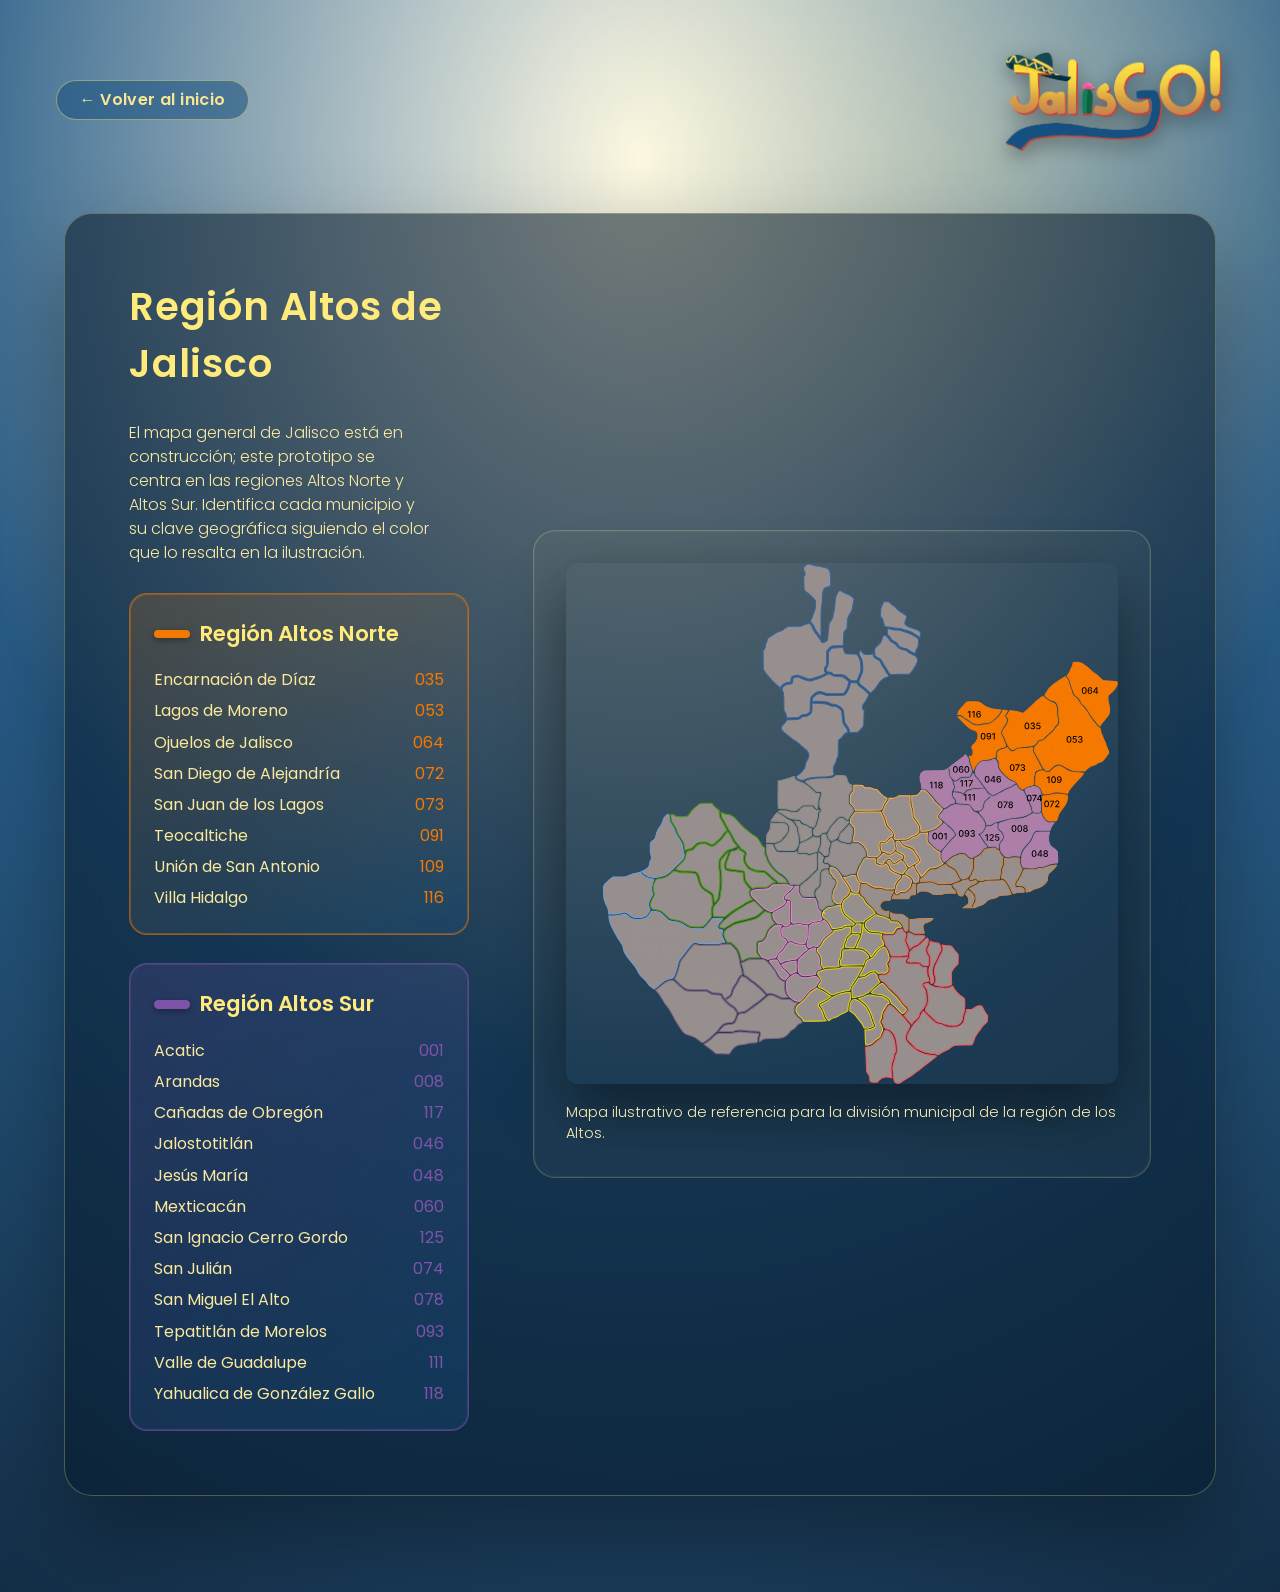
==== mapa.html @ 250097fb "feat:la página principal ya funciona correctamente y del mapa de Jalisco ya hay un buen avance" ====
<!doctype html>
<html lang="es-MX">
  <head>
    <meta charset="utf-8" />
    <meta name="viewport" content="width=device-width, initial-scale=1" />
    <title>Mapa Interactivo — Región de los Altos | JalisGO!</title>
    <meta
      name="description"
      content="Descubre la región de los Altos de Jalisco con nuestro mapa interactivo JalisGO!."
    />
    <link rel="preconnect" href="https://fonts.googleapis.com" />
    <link rel="preconnect" href="https://fonts.gstatic.com" crossorigin />
    <link
      href="https://fonts.googleapis.com/css2?family=Poppins:ital,wght@0,300;0,400;0,600;1,300&display=swap"
      rel="stylesheet"
    />
    <link rel="stylesheet" href="./assets/css/styles.css" />
  </head>
  <body class="map-page">
    <header class="map-header">
      <a class="back-link" href="index.html">&larr; Volver al inicio</a>
      <img
        class="map-logo"
        src="./assets/images/mapa_interactivo/JalisGO!.png"
        width="220"
        height="80"
        alt="JalisGO!"
        decoding="async"
      />
    </header>

    <main class="map-main" aria-labelledby="mapa-regiones-altos">
      <div class="map-shell">
        <section class="region-info" aria-describedby="descripcion-regiones">
          <h1 id="mapa-regiones-altos" class="map-title">Región Altos de Jalisco</h1>
          <p id="descripcion-regiones" class="map-intro">
            El mapa general de Jalisco está en construcción; este prototipo se centra en las regiones Altos Norte y Altos Sur. Identifica cada municipio y su clave geográfica siguiendo el color que lo resalta en la ilustración.
          </p>

          <div class="region-block region-block--norte">
            <h2 class="region-heading">
              <span class="region-swatch region-swatch--norte" aria-hidden="true"></span>
              Región Altos Norte
            </h2>
            <ul class="municipality-list">
              <li><span>Encarnación de Díaz</span><span>035</span></li>
              <li><span>Lagos de Moreno</span><span>053</span></li>
              <li><span>Ojuelos de Jalisco</span><span>064</span></li>
              <li><span>San Diego de Alejandría</span><span>072</span></li>
              <li><span>San Juan de los Lagos</span><span>073</span></li>
              <li><span>Teocaltiche</span><span>091</span></li>
              <li><span>Unión de San Antonio</span><span>109</span></li>
              <li><span>Villa Hidalgo</span><span>116</span></li>
            </ul>
          </div>

          <div class="region-block region-block--sur">
            <h2 class="region-heading">
              <span class="region-swatch region-swatch--sur" aria-hidden="true"></span>
              Región Altos Sur
            </h2>
            <ul class="municipality-list">
              <li><span>Acatic</span><span>001</span></li>
              <li><span>Arandas</span><span>008</span></li>
              <li><span>Cañadas de Obregón</span><span>117</span></li>
              <li><span>Jalostotitlán</span><span>046</span></li>
              <li><span>Jesús María</span><span>048</span></li>
              <li><span>Mexticacán</span><span>060</span></li>
              <li><span>San Ignacio Cerro Gordo</span><span>125</span></li>
              <li><span>San Julián</span><span>074</span></li>
              <li><span>San Miguel El Alto</span><span>078</span></li>
              <li><span>Tepatitlán de Morelos</span><span>093</span></li>
              <li><span>Valle de Guadalupe</span><span>111</span></li>
              <li><span>Yahualica de González Gallo</span><span>118</span></li>
            </ul>
          </div>
        </section>

        <figure class="map-figure">
          <img
            src="./assets/images/mapa_interactivo/mapa_interactivo.svg"
            width="960"
            height="640"
            alt="Mapa de la región de los Altos de Jalisco resaltando los municipios"
            decoding="async"
          />
          <figcaption class="map-note">
            Mapa ilustrativo de referencia para la división municipal de la región de los Altos.
          </figcaption>
        </figure>
      </div>
    </main>
  </body>
</html>
---- assets/css/styles.css ----
:root {
  /* Paleta de colores proporcionada */
  --membrillo: #f8e695; /* H1-05 */
  --elote: #feeb7b;     /* I1-08 (texto principal) */
  --galaxia: #164f7e;   /* R3-14 (fondo) */
  --durango: #f9e368;   /* D3-11 */
  --maple: #c29192;     /* F4-10 */
  --naranjosa: #b7443b; /* H2-10 (botón mapa) */
  --altos-norte: #f57900;
  --altos-sur: #7f54a8;
}

* {
  margin: 0;
  padding: 0;
  box-sizing: border-box;
}

body {
  font-family: 'Poppins', sans-serif;
  min-height: 100vh;
  line-height: 1.5;
  color: var(--elote);
  background-color: var(--galaxia);
}

.landing-page {
  /* Textura de fondo con overlay en color Galaxia */
  background:
    linear-gradient(rgba(22, 79, 126, 0.85), rgba(22, 79, 126, 0.85)),
    url('../images/pagina_principal/texturasFondo.jpg') center / cover fixed no-repeat;
  overflow: hidden;
}

a {
  color: inherit;
  text-decoration: none;
}

a:focus-visible {
  outline: 2px solid color-mix(in srgb, var(--elote) 70%, transparent);
  outline-offset: 4px;
}

.map-page {
  color: var(--membrillo);
  background:
    radial-gradient(120% 120% at 50% 10%, rgba(248, 230, 149, 0.22) 0%, rgba(22, 79, 126, 0.92) 48%, rgba(9, 26, 44, 0.99) 100%);
  overflow-x: hidden;
  display: flex;
  flex-direction: column;
}

.map-page::before {
  content: "";
  position: fixed;
  inset: 0;
  background: radial-gradient(65% 65% at 75% 18%, rgba(254, 235, 123, 0.15), transparent 65%);
  pointer-events: none;
}

.map-header {
  width: min(1200px, 100% - clamp(48px, 10vw, 112px));
  margin: clamp(24px, 5vw, 48px) auto 0;
  display: flex;
  justify-content: space-between;
  align-items: center;
  gap: clamp(12px, 3vw, 24px);
  z-index: 1;
}

.back-link {
  display: inline-flex;
  align-items: center;
  gap: 0.4rem;
  padding: 0.45rem 1.4rem;
  border-radius: 999px;
  border: 1px solid rgba(254, 235, 123, 0.45);
  background: rgba(22, 79, 126, 0.55);
  font-weight: 600;
  letter-spacing: 0.4px;
  transition: transform 0.2s ease, background 0.2s ease, border 0.2s ease;
}

.back-link:hover {
  transform: translateY(-2px);
  background: rgba(183, 68, 59, 0.45);
  border-color: rgba(183, 68, 59, 0.7);
}

.map-logo {
  width: min(220px, 28vw);
  height: auto;
  filter: drop-shadow(0 6px 10px rgba(0, 0, 0, 0.4));
}

.map-main {
  flex: 1;
  display: flex;
  justify-content: center;
  padding: clamp(24px, 6vw, 60px) clamp(16px, 5vw, 64px) clamp(40px, 8vw, 96px);
}

.map-shell {
  width: min(1280px, 100%);
  background: rgba(4, 22, 39, 0.55);
  border: 1px solid rgba(248, 230, 149, 0.28);
  border-radius: 28px;
  box-shadow: 0 45px 95px rgba(0, 0, 0, 0.38);
  backdrop-filter: blur(18px);
  display: grid;
  grid-template-columns: minmax(260px, 340px) minmax(420px, 1fr);
  gap: clamp(24px, 5vw, 72px);
  padding: clamp(28px, 6vw, 64px);
  position: relative;
  z-index: 1;
}

.region-info {
  display: flex;
  flex-direction: column;
  gap: clamp(18px, 3.5vh, 28px);
}

.map-title {
  font-size: clamp(1.8rem, 3vw, 2.4rem);
  font-weight: 600;
  letter-spacing: 0.8px;
  color: var(--elote);
}

.map-intro {
  font-weight: 300;
  color: color-mix(in srgb, var(--membrillo) 88%, #ffffff 12%);
  max-width: 30ch;
}

.region-block {
  background: rgba(22, 79, 126, 0.35);
  border-radius: 18px;
  border: 1px solid rgba(248, 230, 149, 0.22);
  padding: clamp(16px, 3vw, 24px);
  box-shadow: inset 0 0 0 1px rgba(22, 79, 126, 0.45);
  display: flex;
  flex-direction: column;
  gap: clamp(12px, 2.2vh, 18px);
}

.region-block--norte {
  border-color: color-mix(in srgb, var(--altos-norte) 55%, transparent);
  box-shadow: inset 0 0 0 1px rgba(245, 121, 0, 0.35);
  background:
    linear-gradient(145deg, rgba(245, 121, 0, 0.18), rgba(22, 79, 126, 0.35));
}

.region-block--sur {
  border-color: color-mix(in srgb, var(--altos-sur) 55%, transparent);
  box-shadow: inset 0 0 0 1px rgba(127, 84, 168, 0.35);
  background:
    linear-gradient(145deg, rgba(127, 84, 168, 0.2), rgba(22, 79, 126, 0.35));
}

.region-heading {
  font-size: clamp(1.1rem, 2.1vw, 1.35rem);
  font-weight: 600;
  display: flex;
  align-items: center;
  gap: 0.6rem;
  color: var(--elote);
}

.region-swatch {
  width: 2.25rem;
  height: 0.55rem;
  border-radius: 999px;
  box-shadow: 0 2px 6px rgba(0, 0, 0, 0.35);
}

.region-swatch--norte {
  background: var(--altos-norte);
}

.region-swatch--sur {
  background: var(--altos-sur);
}

.municipality-list {
  list-style: none;
  padding: 0;
  margin: 0;
  display: grid;
  gap: 0.45rem;
  font-weight: 400;
}

.municipality-list li {
  display: flex;
  justify-content: space-between;
  gap: 1rem;
  color: color-mix(in srgb, var(--membrillo) 92%, #ffffff 8%);
}

.municipality-list li span:last-child {
  font-variant-numeric: tabular-nums;
  color: var(--durango);
}

.region-block--norte .municipality-list li span:last-child {
  color: var(--altos-norte);
}

.region-block--sur .municipality-list li span:last-child {
  color: var(--altos-sur);
}

.map-figure {
  align-self: center;
  background: rgba(248, 230, 149, 0.04);
  border-radius: 22px;
  border: 1px solid rgba(248, 230, 149, 0.22);
  padding: clamp(20px, 3.5vw, 32px);
  box-shadow: inset 0 0 0 1px rgba(255, 255, 255, 0.05);
  display: flex;
  flex-direction: column;
  gap: clamp(12px, 2vh, 18px);
}

.map-figure img {
  width: min(940px, 100%);
  height: auto;
  display: block;
  border-radius: 12px;
  box-shadow: 0 25px 65px rgba(0, 0, 0, 0.45);
}

.map-note {
  font-size: 0.9rem;
  font-weight: 300;
  color: color-mix(in srgb, var(--membrillo) 70%, #ffffff 30%);
}

@media (max-width: 1080px) {
  .map-header {
    width: min(1080px, 100% - clamp(32px, 8vw, 72px));
  }

  .map-shell {
    grid-template-columns: 1fr;
    row-gap: clamp(32px, 6vw, 48px);
  }

  .map-figure {
    align-self: stretch;
  }

  .map-figure img {
    margin-inline: auto;
  }
}

@media (max-width: 720px) {
  .map-header {
    flex-direction: column-reverse;
    align-items: flex-start;
  }

  .back-link {
    padding: 0.5rem 1.1rem;
  }

  .map-logo {
    width: min(200px, 60vw);
  }

  .map-shell {
    padding: clamp(20px, 8vw, 36px);
  }

  .region-block {
    gap: 12px;
  }

  .municipality-list {
    gap: 0.35rem;
  }
}

.sr-only {
  position: absolute !important;
  width: 1px;
  height: 1px;
  padding: 0;
  margin: -1px;
  overflow: hidden;
  clip: rect(0, 0, 0, 0);
  white-space: nowrap;
  border-width: 0;
}

.hero {
  display: flex;
  flex-direction: column;
  align-items: center;
  justify-content: center;
  min-height: 100vh;
  padding: 2rem;
  text-align: center;
  position: relative;
}

.logo-container {
  position: relative;
  display: flex;
  flex-direction: column;
  align-items: center;
  justify-content: space-between;
  padding: 4rem 5rem 3rem 5rem;
  border: 3px solid var(--elote);
  border-radius: 20px;
  background: rgba(254, 235, 123, 0.05);
  backdrop-filter: blur(5px);
  box-shadow: 0 12px 40px rgba(0, 0, 0, 0.25);
  width: 85%;
  max-width: 800px;
  min-height: 500px;
}

.logo {
  max-width: 450px;
  width: 90%;
  height: auto;
  margin-bottom: 0.8rem; /* Aumentado de 0.2rem a 0.8rem */
  filter: drop-shadow(0 6px 12px rgba(0, 0, 0, 0.4));
  display: block;
  /* Centrar perfectamente */
  margin-left: auto;
  margin-right: auto;
}

.tagline {
  font-size: 1.4rem;
  font-weight: 300;
  font-style: italic;
  margin-bottom: 1.5rem; /* Mantenido igual */
  color: var(--elote);
  text-shadow: 0 2px 6px rgba(0, 0, 0, 0.6);
  letter-spacing: 0.8px;
  text-align: center;
  line-height: 1.3;
  margin-top: 0;
}

.map-region {
  position: relative;
  display: flex;
  justify-content: center;
  align-items: center;
  width: 100%;
  /* Permitir que el mapa sobresalga del contenedor */
  overflow: visible;
}

.map-cta {
  display: block;
  position: relative;
  transition: transform 0.3s ease, filter 0.3s ease;
  cursor: pointer;
  border-radius: 12px;
  text-decoration: none;
  /* Mantenido igual - perfecto según el usuario */
  transform: translateY(15px);
}

.region-map {
  width: 220px;
  height: auto;
  display: block;
  /* Aplicar el color naranjosa al SVG */
  filter: 
    brightness(0) saturate(100%) 
    invert(26%) sepia(46%) saturate(1726%) 
    hue-rotate(347deg) brightness(92%) contrast(89%)
    drop-shadow(0 6px 12px rgba(0, 0, 0, 0.5));
}

.map-cta:hover {
  transform: translateY(12px) scale(1.08);
}

.map-cta:hover .region-map {
  filter: 
    brightness(0) saturate(100%) 
    invert(26%) sepia(46%) saturate(1726%) 
    hue-rotate(347deg) brightness(108%) contrast(100%)
    drop-shadow(0 8px 16px rgba(0, 0, 0, 0.6));
}

.map-cta:focus-visible {
  outline: 3px solid var(--elote);
  outline-offset: 6px;
}

/* Responsive adjustments */
@media (max-width: 768px) {
  .logo-container {
    padding: 3rem 3rem 2.5rem 3rem;
    margin: 1rem;
    width: 92%;
    max-width: 600px;
    min-height: 400px;
  }
  
  .logo {
    max-width: 350px;
    margin-bottom: 0.6rem; /* Aumentado de 0.1rem a 0.6rem */
  }
  
  .tagline {
    font-size: 1.1rem;
    margin-bottom: 1.2rem;
    letter-spacing: 0.5px;
    margin-top: 0;
  }
  
  .region-map {
    width: 180px;
  }

  .map-cta {
    transform: translateY(12px);
  }
}

@media (max-width: 480px) {
  .hero {
    padding: 1rem;
  }
  
  .logo-container {
    padding: 2rem 2.5rem 2rem 2.5rem;
    width: 96%;
    max-width: 450px;
    min-height: 350px;
  }
  
  .logo {
    max-width: 280px;
    margin-bottom: 0.5rem; /* Aumentado de 0.1rem a 0.5rem */
  }
  
  .tagline {
    font-size: 1rem;
    margin-bottom: 1rem;
    letter-spacing: 0.3px;
    margin-top: 0;
  }
  
  .region-map {
    width: 140px;
  }

  .map-cta {
    transform: translateY(10px);
  }
}
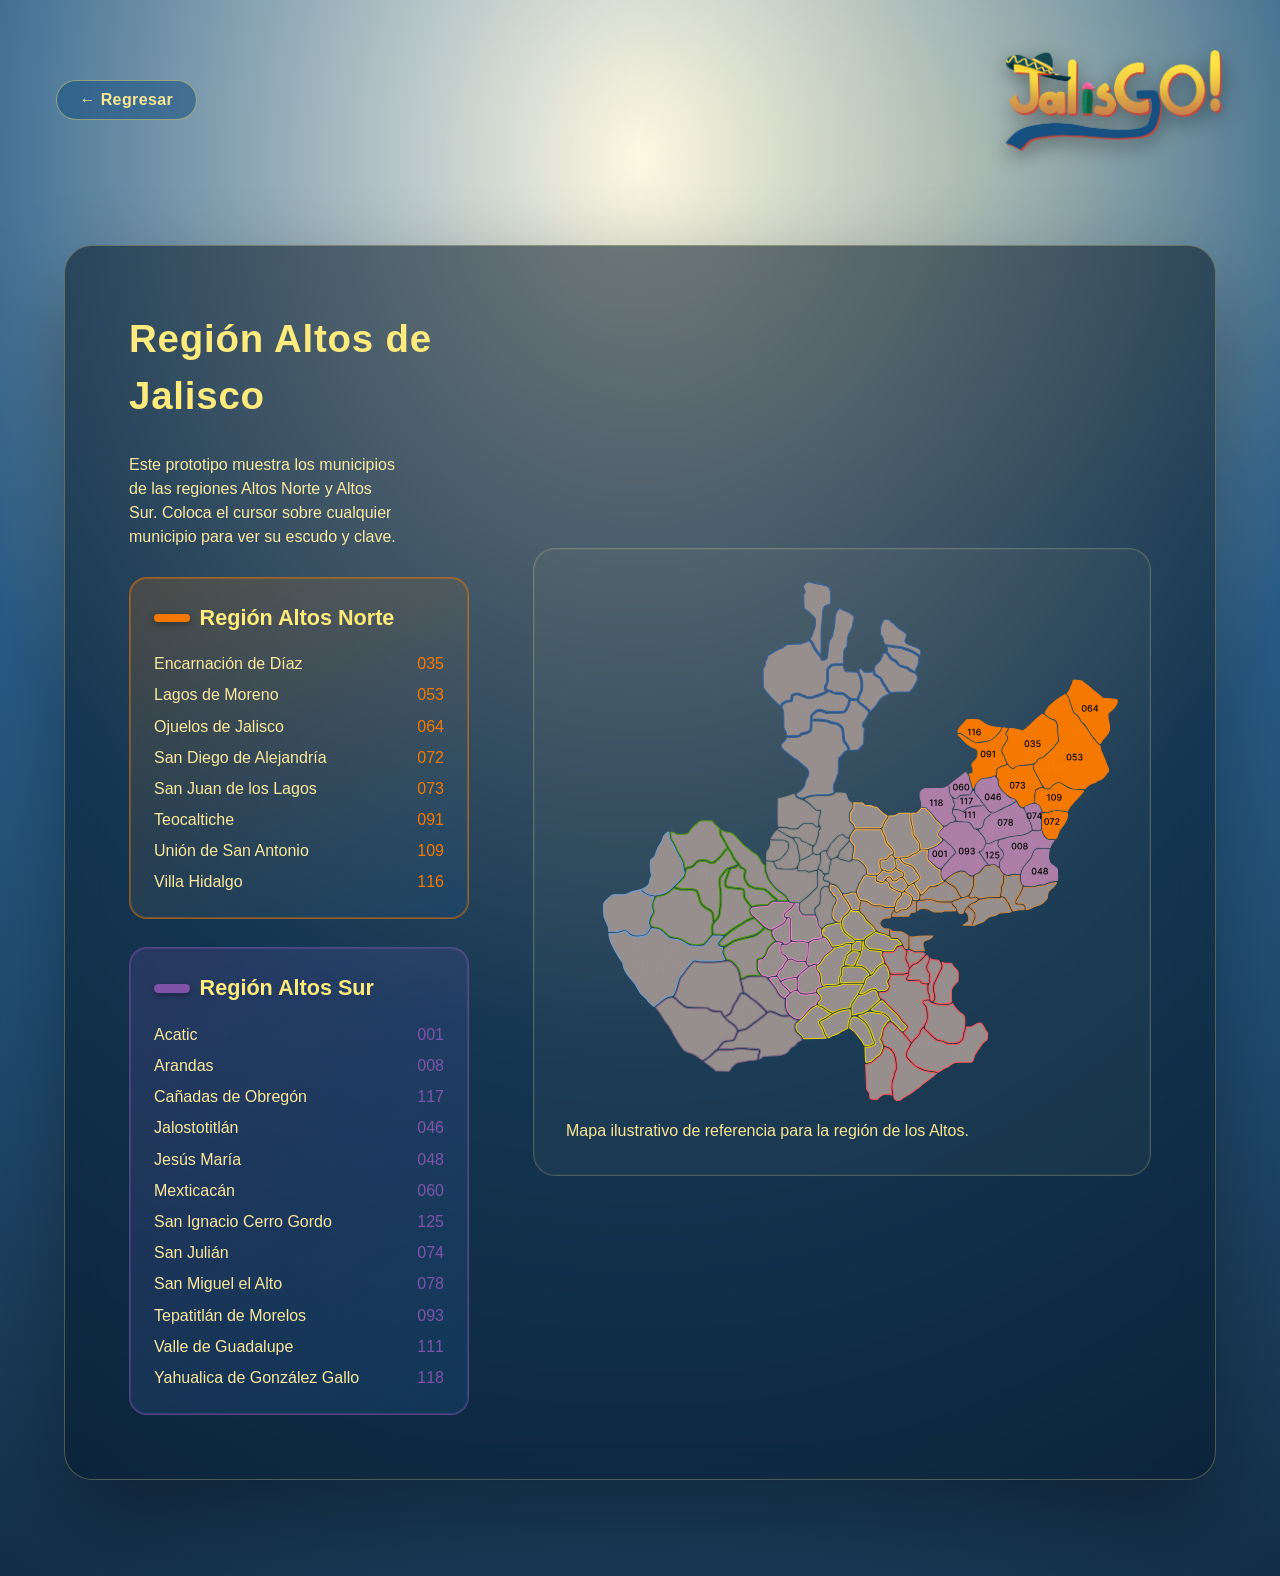
==== commit ade215e8: "Ya funciona el mapa correctamente al pasar el cursor sobre cada municipío" ====
--- a/mapa.html
+++ b/mapa.html
@@ -4,44 +4,32 @@
     <meta charset="utf-8" />
     <meta name="viewport" content="width=device-width, initial-scale=1" />
     <title>Mapa Interactivo — Región de los Altos | JalisGO!</title>
-    <meta
-      name="description"
-      content="Descubre la región de los Altos de Jalisco con nuestro mapa interactivo JalisGO!."
-    />
-    <link rel="preconnect" href="https://fonts.googleapis.com" />
-    <link rel="preconnect" href="https://fonts.gstatic.com" crossorigin />
-    <link
-      href="https://fonts.googleapis.com/css2?family=Poppins:ital,wght@0,300;0,400;0,600;1,300&display=swap"
-      rel="stylesheet"
-    />
     <link rel="stylesheet" href="./assets/css/styles.css" />
   </head>
   <body class="map-page">
     <header class="map-header">
-      <a class="back-link" href="index.html">&larr; Volver al inicio</a>
+      <a href="./index.html" class="back-link">← Regresar</a>
       <img
         class="map-logo"
-        src="./assets/images/mapa_interactivo/JalisGO!.png"
-        width="220"
-        height="80"
+        src="./assets/images/pagina_principal/JalisGO!.png"
         alt="JalisGO!"
-        decoding="async"
       />
     </header>
 
-    <main class="map-main" aria-labelledby="mapa-regiones-altos">
+    <main class="map-main">
       <div class="map-shell">
-        <section class="region-info" aria-describedby="descripcion-regiones">
-          <h1 id="mapa-regiones-altos" class="map-title">Región Altos de Jalisco</h1>
-          <p id="descripcion-regiones" class="map-intro">
-            El mapa general de Jalisco está en construcción; este prototipo se centra en las regiones Altos Norte y Altos Sur. Identifica cada municipio y su clave geográfica siguiendo el color que lo resalta en la ilustración.
+        <section class="region-info">
+          <h1 class="map-title">Región Altos de Jalisco</h1>
+          <p class="map-intro">
+            Este prototipo muestra los municipios de las regiones Altos Norte y Altos Sur.
+            Coloca el cursor sobre cualquier municipio para ver su escudo y clave.
           </p>
 
           <div class="region-block region-block--norte">
-            <h2 class="region-heading">
-              <span class="region-swatch region-swatch--norte" aria-hidden="true"></span>
+            <div class="region-heading">
+              <span class="region-swatch region-swatch--norte"></span>
               Región Altos Norte
-            </h2>
+            </div>
             <ul class="municipality-list">
               <li><span>Encarnación de Díaz</span><span>035</span></li>
               <li><span>Lagos de Moreno</span><span>053</span></li>
@@ -55,10 +43,10 @@
           </div>
 
           <div class="region-block region-block--sur">
-            <h2 class="region-heading">
-              <span class="region-swatch region-swatch--sur" aria-hidden="true"></span>
+            <div class="region-heading">
+              <span class="region-swatch region-swatch--sur"></span>
               Región Altos Sur
-            </h2>
+            </div>
             <ul class="municipality-list">
               <li><span>Acatic</span><span>001</span></li>
               <li><span>Arandas</span><span>008</span></li>
@@ -68,7 +56,7 @@
               <li><span>Mexticacán</span><span>060</span></li>
               <li><span>San Ignacio Cerro Gordo</span><span>125</span></li>
               <li><span>San Julián</span><span>074</span></li>
-              <li><span>San Miguel El Alto</span><span>078</span></li>
+              <li><span>San Miguel el Alto</span><span>078</span></li>
               <li><span>Tepatitlán de Morelos</span><span>093</span></li>
               <li><span>Valle de Guadalupe</span><span>111</span></li>
               <li><span>Yahualica de González Gallo</span><span>118</span></li>
@@ -77,18 +65,12 @@
         </section>
 
         <figure class="map-figure">
-          <img
-            src="./assets/images/mapa_interactivo/mapa_interactivo.svg"
-            width="960"
-            height="640"
-            alt="Mapa de la región de los Altos de Jalisco resaltando los municipios"
-            decoding="async"
-          />
-          <figcaption class="map-note">
-            Mapa ilustrativo de referencia para la división municipal de la región de los Altos.
-          </figcaption>
+          <div id="map-container" class="svg-map" aria-hidden="true"></div>
+          <figcaption>Mapa ilustrativo de referencia para la región de los Altos.</figcaption>
         </figure>
       </div>
     </main>
+
+    <script src="./assets/js/map-interaction.js" defer></script>
   </body>
 </html>
--- a/assets/css/styles.css
+++ b/assets/css/styles.css
@@ -61,7 +61,7 @@
 
 .map-header {
   width: min(1200px, 100% - clamp(48px, 10vw, 112px));
-  margin: clamp(24px, 5vw, 48px) auto 0;
+  margin: clamp(24px, 5vw, 48px) auto clamp(16px, 4vw, 32px);
   display: flex;
   justify-content: space-between;
   align-items: center;
@@ -225,10 +225,58 @@
   gap: clamp(12px, 2vh, 18px);
 }
 
+.svg-map {
+  width: min(940px, 100%);
+  margin-inline: auto;
+}
+
+.svg-map svg,
+.svg-map img {
+  display: block;
+  width: 100%;
+  height: auto;
+}
+
+/* Tooltip for inline SVG municipalities */
+.map-tooltip {
+  position: fixed;
+  pointer-events: none;
+  z-index: 1200;
+  left: 0;
+  top: 0;
+  transform: translate3d(0,0,0);
+  transition: opacity 160ms ease, transform 160ms ease;
+  opacity: 0;
+}
+.map-tooltip.visible { opacity: 1; }
+.map-tooltip__card {
+  display: flex;
+  gap: 0.6rem;
+  align-items: center;
+  background: linear-gradient(180deg, rgba(255,255,255,0.98), #fff);
+  border: 1px solid rgba(0,0,0,0.08);
+  padding: 0.45rem 0.6rem;
+  border-radius: 8px;
+  box-shadow: 0 6px 20px rgba(2,6,23,0.16);
+}
+.map-tooltip__shield { width: 48px; height: 48px; object-fit: cover; border-radius: 6px; border: 1px solid rgba(0,0,0,0.06); }
+.map-tooltip__text { font-size: 0.9rem; color: #111; }
+.map-tooltip__code { font-size: 0.8rem; color: rgba(34, 34, 34, 0.7); }
+
+/* Visual highlight when municipality is focusable/hoverable */
+.svg-map [role="button"], .svg-map [tabindex] {
+  transition: filter 140ms ease, opacity 140ms ease, transform 160ms ease;
+  transform-origin: center;
+  transform-box: fill-box;
+}
+.svg-map [role="button"]:hover,
+.svg-map [role="button"]:focus {
+  filter: drop-shadow(0 6px 14px rgba(0,0,0,0.18)) saturate(1.15);
+  opacity: 0.95;
+  transform: scale(1.08);
+}
+
 .map-figure img {
-  width: min(940px, 100%);
-  height: auto;
-  display: block;
   border-radius: 12px;
   box-shadow: 0 25px 65px rgba(0, 0, 0, 0.45);
 }
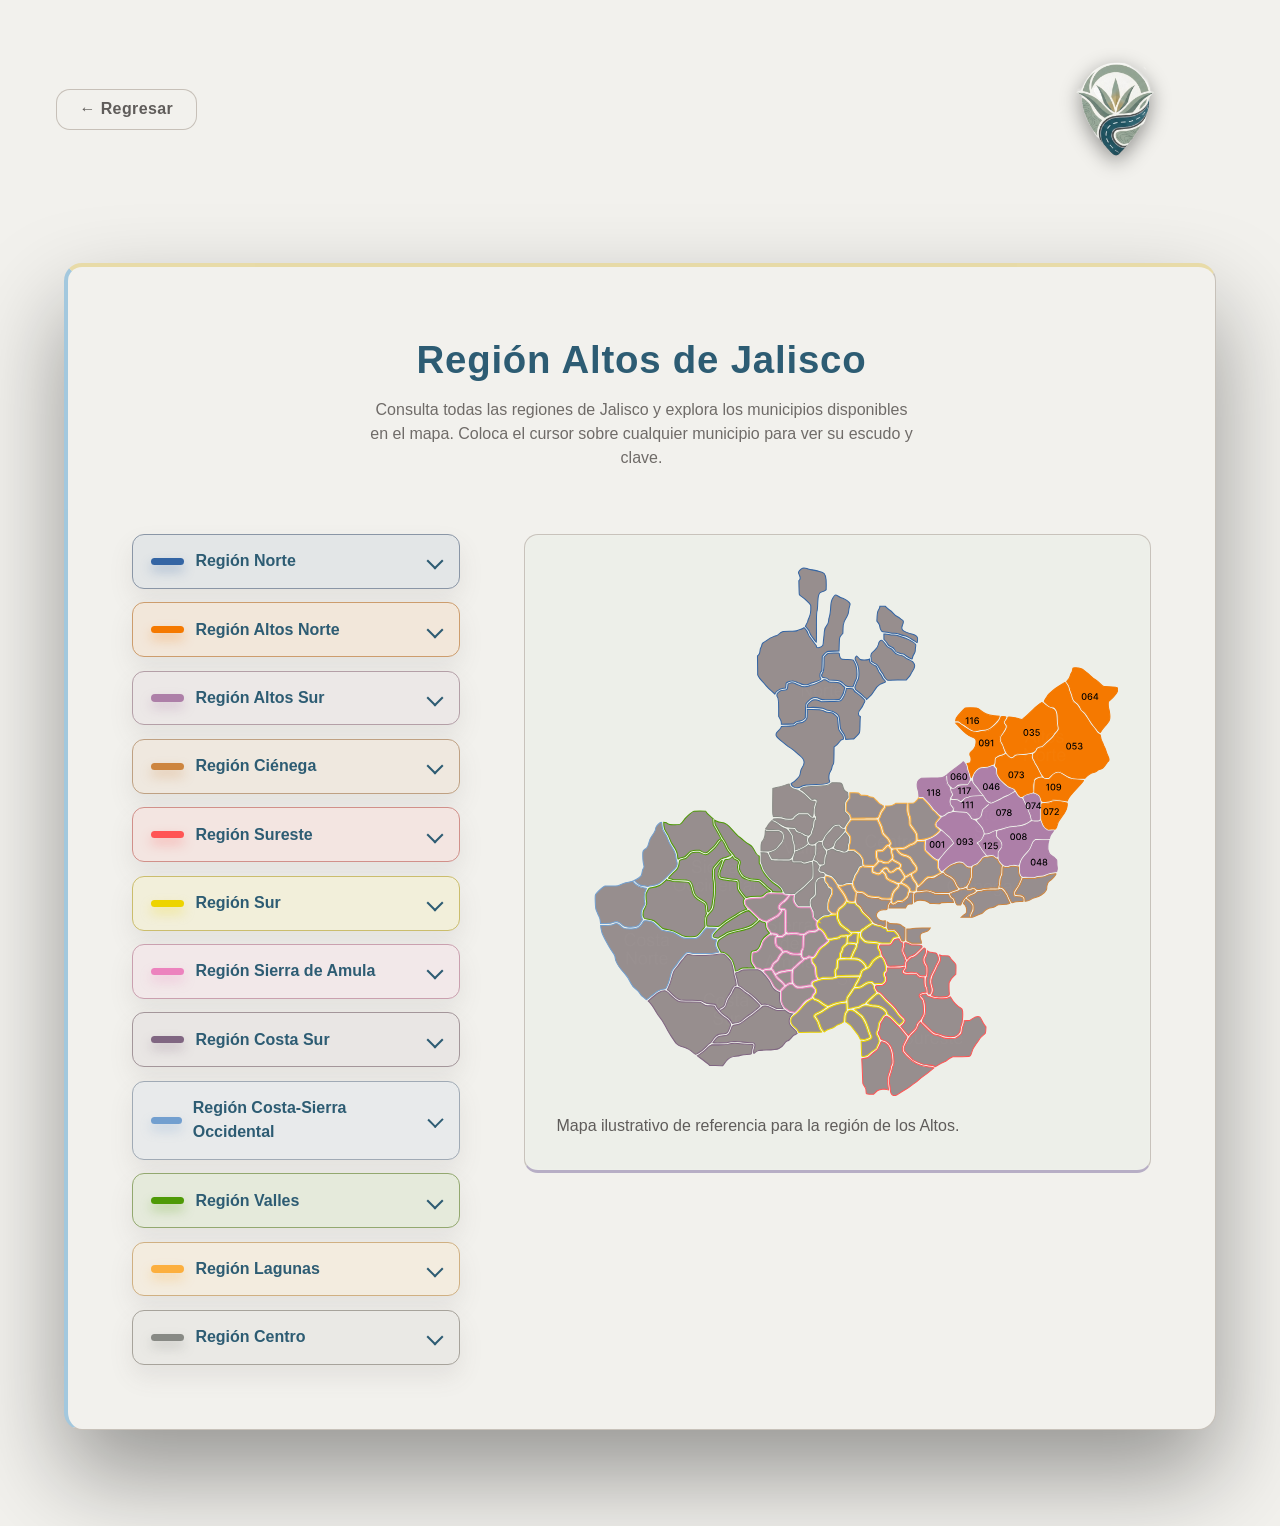
==== commit 81433214: "Update site" ====
--- a/mapa.html
+++ b/mapa.html
@@ -18,49 +18,284 @@
 
     <main class="map-main">
       <div class="map-shell">
-        <section class="region-info">
+        <div class="map-head">
           <h1 class="map-title">Región Altos de Jalisco</h1>
           <p class="map-intro">
-            Este prototipo muestra los municipios de las regiones Altos Norte y Altos Sur.
+            Consulta todas las regiones de Jalisco y explora los municipios disponibles en el mapa.
             Coloca el cursor sobre cualquier municipio para ver su escudo y clave.
           </p>
-
-          <div class="region-block region-block--norte">
-            <div class="region-heading">
-              <span class="region-swatch region-swatch--norte"></span>
-              Región Altos Norte
-            </div>
-            <ul class="municipality-list">
-              <li><span>Encarnación de Díaz</span><span>035</span></li>
-              <li><span>Lagos de Moreno</span><span>053</span></li>
-              <li><span>Ojuelos de Jalisco</span><span>064</span></li>
-              <li><span>San Diego de Alejandría</span><span>072</span></li>
-              <li><span>San Juan de los Lagos</span><span>073</span></li>
-              <li><span>Teocaltiche</span><span>091</span></li>
-              <li><span>Unión de San Antonio</span><span>109</span></li>
-              <li><span>Villa Hidalgo</span><span>116</span></li>
-            </ul>
-          </div>
-
-          <div class="region-block region-block--sur">
-            <div class="region-heading">
-              <span class="region-swatch region-swatch--sur"></span>
-              Región Altos Sur
-            </div>
-            <ul class="municipality-list">
-              <li><span>Acatic</span><span>001</span></li>
-              <li><span>Arandas</span><span>008</span></li>
-              <li><span>Cañadas de Obregón</span><span>117</span></li>
-              <li><span>Jalostotitlán</span><span>046</span></li>
-              <li><span>Jesús María</span><span>048</span></li>
-              <li><span>Mexticacán</span><span>060</span></li>
-              <li><span>San Ignacio Cerro Gordo</span><span>125</span></li>
-              <li><span>San Julián</span><span>074</span></li>
-              <li><span>San Miguel el Alto</span><span>078</span></li>
-              <li><span>Tepatitlán de Morelos</span><span>093</span></li>
-              <li><span>Valle de Guadalupe</span><span>111</span></li>
-              <li><span>Yahualica de González Gallo</span><span>118</span></li>
-            </ul>
+        </div>
+
+        <section class="region-info">
+          <div class="region-accordion-list">
+            <details class="region-accordion region-accordion--norte">
+              <summary class="region-accordion__summary">
+                <span class="region-accordion__heading">
+                  <span class="region-accordion__badge" aria-hidden="true"></span>
+                  <span class="region-accordion__title">Región Norte</span>
+                </span>
+                <span class="region-accordion__chevron" aria-hidden="true"></span>
+              </summary>
+              <ul class="region-accordion__list">
+                <li>Bolaños</li>
+                <li>Colotlán</li>
+                <li>Huejuquilla el Alto</li>
+                <li>San Martín de Bolaños</li>
+                <li>Totatiche</li>
+                <li>Chimaltitán</li>
+                <li>Huejúcar</li>
+                <li>Mezquitic</li>
+                <li>Santa María de los Ángeles</li>
+                <li>Villa Guerrero</li>
+              </ul>
+            </details>
+
+            <details class="region-accordion region-accordion--altos-norte">
+              <summary class="region-accordion__summary">
+                <span class="region-accordion__heading">
+                  <span class="region-accordion__badge" aria-hidden="true"></span>
+                  <span class="region-accordion__title">Región Altos Norte</span>
+                </span>
+                <span class="region-accordion__chevron" aria-hidden="true"></span>
+              </summary>
+              <ul class="region-accordion__list">
+                <li>Encarnación de Díaz</li>
+                <li>Ojuelos de Jalisco</li>
+                <li>San Juan de los Lagos</li>
+                <li>Unión de San Antonio</li>
+                <li>Lagos de Moreno</li>
+                <li>San Diego de Alejandría</li>
+                <li>Teocaltiche</li>
+                <li>Villa Hidalgo</li>
+              </ul>
+            </details>
+
+            <details class="region-accordion region-accordion--altos-sur">
+              <summary class="region-accordion__summary">
+                <span class="region-accordion__heading">
+                  <span class="region-accordion__badge" aria-hidden="true"></span>
+                  <span class="region-accordion__title">Región Altos Sur</span>
+                </span>
+                <span class="region-accordion__chevron" aria-hidden="true"></span>
+              </summary>
+              <ul class="region-accordion__list">
+                <li>Acatic</li>
+                <li><a class="region-accordion__link" href="./municipios/arandas.html">Arandas</a></li>
+                <li><a class="region-accordion__link" href="./municipios/canadas-de-obregon.html">Cañadas de Obregón</a></li>
+                <li>Jesús María</li>
+                <li>San Ignacio Cerro Gordo</li>
+                <li>San Miguel el Alto</li>
+                <li>Valle de Guadalupe</li>
+                <li>Jalostotitlán</li>
+                <li>Mexticacán</li>
+                <li>San Julián</li>
+                <li><a class="region-accordion__link" href="./municipios/tepatitlan-de-morelos.html">Tepatitlán de Morelos</a></li>
+                <li>Yahualica de González Gallo</li>
+              </ul>
+            </details>
+
+            <details class="region-accordion region-accordion--cienega">
+              <summary class="region-accordion__summary">
+                <span class="region-accordion__heading">
+                  <span class="region-accordion__badge" aria-hidden="true"></span>
+                  <span class="region-accordion__title">Región Ciénega</span>
+                </span>
+                <span class="region-accordion__chevron" aria-hidden="true"></span>
+              </summary>
+              <ul class="region-accordion__list">
+                <li>Atotonilco el Alto</li>
+                <li>Degollado</li>
+                <li>La Barca</li>
+                <li>Poncitlán</li>
+                <li>Zapotlán del Rey</li>
+                <li>Ayotlán</li>
+                <li>Jamay</li>
+                <li>Ocotlán</li>
+                <li>Tototlán</li>
+              </ul>
+            </details>
+
+            <details class="region-accordion region-accordion--sureste">
+              <summary class="region-accordion__summary">
+                <span class="region-accordion__heading">
+                  <span class="region-accordion__badge" aria-hidden="true"></span>
+                  <span class="region-accordion__title">Región Sureste</span>
+                </span>
+                <span class="region-accordion__chevron" aria-hidden="true"></span>
+              </summary>
+              <ul class="region-accordion__list">
+                <li>Chapala</li>
+                <li>Jocotepec</li>
+                <li>Mazamitla</li>
+                <li>Santa María del Oro</li>
+                <li>Tuxcueca</li>
+                <li>Concepción de Buenos Aires</li>
+                <li>La Manzanilla de la Paz</li>
+                <li>Quitupan</li>
+                <li>Tizapán el Alto</li>
+                <li>Valle de Juárez</li>
+              </ul>
+            </details>
+
+            <details class="region-accordion region-accordion--sur">
+              <summary class="region-accordion__summary">
+                <span class="region-accordion__heading">
+                  <span class="region-accordion__badge" aria-hidden="true"></span>
+                  <span class="region-accordion__title">Región Sur</span>
+                </span>
+                <span class="region-accordion__chevron" aria-hidden="true"></span>
+              </summary>
+              <ul class="region-accordion__list">
+                <li>Gómez Farías</li>
+                <li>Pihuamo</li>
+                <li>Tamazula de Gordiano</li>
+                <li>Tolimán</li>
+                <li>Tuxpan</li>
+                <li>Zapotitlán de Vadillo</li>
+                <li>Jilotlán de los Dolores</li>
+                <li>San Gabriel</li>
+                <li>Tecalitlán</li>
+                <li>Tonila</li>
+                <li>Zapotiltic</li>
+                <li>Zapotlán el Grande</li>
+              </ul>
+            </details>
+
+            <details class="region-accordion region-accordion--sierra-amula">
+              <summary class="region-accordion__summary">
+                <span class="region-accordion__heading">
+                  <span class="region-accordion__badge" aria-hidden="true"></span>
+                  <span class="region-accordion__title">Región Sierra de Amula</span>
+                </span>
+                <span class="region-accordion__chevron" aria-hidden="true"></span>
+              </summary>
+              <ul class="region-accordion__list">
+                <li>Atengo</li>
+                <li>Ayutla</li>
+                <li>Cuautla</li>
+                <li>El Grullo</li>
+                <li>Juchitlán</li>
+                <li>Tenamaxtlán</li>
+                <li>Autlán de Navarro</li>
+                <li>Chiquilistlán</li>
+                <li>Ejutla</li>
+                <li>El Limón</li>
+                <li>Tecolotlán</li>
+                <li>Tonaya</li>
+                <li>Tuxcacuesco</li>
+                <li>Unión de Tula</li>
+              </ul>
+            </details>
+
+            <details class="region-accordion region-accordion--costa-sur">
+              <summary class="region-accordion__summary">
+                <span class="region-accordion__heading">
+                  <span class="region-accordion__badge" aria-hidden="true"></span>
+                  <span class="region-accordion__title">Región Costa Sur</span>
+                </span>
+                <span class="region-accordion__chevron" aria-hidden="true"></span>
+              </summary>
+              <ul class="region-accordion__list">
+                <li>Casimiro Castillo</li>
+                <li>Cuautitlán de García Barragán</li>
+                <li>Tomatlán</li>
+                <li>Cihuatlán</li>
+                <li>La Huerta</li>
+                <li>Villa Purificación</li>
+              </ul>
+            </details>
+
+            <details class="region-accordion region-accordion--costa-sierra-occidental">
+              <summary class="region-accordion__summary">
+                <span class="region-accordion__heading">
+                  <span class="region-accordion__badge" aria-hidden="true"></span>
+                  <span class="region-accordion__title">Región Costa-Sierra Occidental</span>
+                </span>
+                <span class="region-accordion__chevron" aria-hidden="true"></span>
+              </summary>
+              <ul class="region-accordion__list">
+                <li>Atenguillo</li>
+                <li>Guachinango</li>
+                <li>Mixtlán</li>
+                <li>San Sebastián del Oeste</li>
+                <li>Cabo Corrientes</li>
+                <li>Mascota</li>
+                <li>Puerto Vallarta</li>
+                <li>Talpa de Allende</li>
+              </ul>
+            </details>
+
+            <details class="region-accordion region-accordion--valles">
+              <summary class="region-accordion__summary">
+                <span class="region-accordion__heading">
+                  <span class="region-accordion__badge" aria-hidden="true"></span>
+                  <span class="region-accordion__title">Región Valles</span>
+                </span>
+                <span class="region-accordion__chevron" aria-hidden="true"></span>
+              </summary>
+              <ul class="region-accordion__list">
+                <li>Ahualulco de Mercado</li>
+                <li>Ameca</li>
+                <li>Etzatlán</li>
+                <li>Magdalena</li>
+                <li>San Marcos</li>
+                <li>Tequila</li>
+                <li>Amatitán</li>
+                <li>El Arenal</li>
+                <li>Hostotipaquillo</li>
+                <li>San Juanito de Escobedo</li>
+                <li>Tala</li>
+                <li>Teuchitlán</li>
+              </ul>
+            </details>
+
+            <details class="region-accordion region-accordion--lagunas">
+              <summary class="region-accordion__summary">
+                <span class="region-accordion__heading">
+                  <span class="region-accordion__badge" aria-hidden="true"></span>
+                  <span class="region-accordion__title">Región Lagunas</span>
+                </span>
+                <span class="region-accordion__chevron" aria-hidden="true"></span>
+              </summary>
+              <ul class="region-accordion__list">
+                <li>Acatlán de Juárez</li>
+                <li>Atemajac de Brizuela</li>
+                <li>Cocula</li>
+                <li>Sayula</li>
+                <li>Techaluta de Montenegro</li>
+                <li>Villa Corona</li>
+                <li>Amacueca</li>
+                <li>Atoyac</li>
+                <li>San Martín Hidalgo</li>
+                <li>Tapalpa</li>
+                <li>Teocuitatlán de Corona</li>
+                <li>Zacoalco de Torres</li>
+              </ul>
+            </details>
+
+            <details class="region-accordion region-accordion--centro">
+              <summary class="region-accordion__summary">
+                <span class="region-accordion__heading">
+                  <span class="region-accordion__badge" aria-hidden="true"></span>
+                  <span class="region-accordion__title">Región Centro</span>
+                </span>
+                <span class="region-accordion__chevron" aria-hidden="true"></span>
+              </summary>
+              <ul class="region-accordion__list">
+                <li>Cuquío</li>
+                <li>Guadalajara</li>
+                <li>Ixtlahuacán del Río</li>
+                <li>San Cristóbal de la Barranca</li>
+                <li>Tlajomulco de Zúñiga</li>
+                <li>Zapopan</li>
+                <li>El Salto</li>
+                <li>Ixtlahuacán de los Membrillos</li>
+                <li>Juanacatlán</li>
+                <li>San Pedro Tlaquepaque</li>
+                <li>Tonalá</li>
+                <li>Zapotlanejo</li>
+              </ul>
+            </details>
           </div>
         </section>
 
--- a/assets/css/styles.css
+++ b/assets/css/styles.css
@@ -1,13 +1,44 @@
 :root {
-  /* Paleta de colores proporcionada */
-  --membrillo: #f8e695; /* H1-05 */
-  --elote: #feeb7b;     /* I1-08 (texto principal) */
-  --galaxia: #164f7e;   /* R3-14 (fondo) */
-  --durango: #f9e368;   /* D3-11 */
-  --maple: #c29192;     /* F4-10 */
-  --naranjosa: #b7443b; /* H2-10 (botón mapa) */
-  --altos-norte: #f57900;
-  --altos-sur: #7f54a8;
+  /* Paleta nueva (Pantone) */
+  --cloud-dancer: #f2f1ed; /* 11-4201 */
+  --veiled-vista: #cfe3d3; /* 12-6000 */
+  --baltic-sea: #78b2d6;   /* 14-4320 */
+  --golden-mist: #e4d18a;  /* 13-0624 */
+  --quiet-violet: #8b7aa8; /* 16-3610 */
+  --cloud-cover: #b8b0a7;  /* 16-1523 */
+  --hematite: #5f5c5a;     /* 17-5800 */
+  --blue-fusion: #2d5c73;  /* 18-4218 */
+
+  --blue-fusion-rgb: 45 92 115;
+  --hematite-rgb: 95 92 90;
+  --golden-mist-rgb: 228 209 138;
+  --veiled-vista-rgb: 207 227 211;
+  --baltic-sea-rgb: 120 178 214;
+  --quiet-violet-rgb: 139 122 168;
+
+  /* Alias de colores usados en el resto del sitio */
+  --membrillo: var(--cloud-cover);
+  --elote: var(--cloud-dancer);
+  --galaxia: var(--blue-fusion);
+  --durango: var(--golden-mist);
+  --maple: var(--veiled-vista);
+  --naranjosa: var(--quiet-violet);
+  --altos-norte: var(--baltic-sea);
+  --altos-sur: var(--quiet-violet);
+
+  /* Colores de regiones tomados del mapa interactivo */
+  --region-norte: #3465a4;
+  --region-altos-norte: #f57900;
+  --region-altos-sur: #ad7fa8;
+  --region-cienega: #cd853f;
+  --region-sureste: #ff5555;
+  --region-sur: #edd400;
+  --region-sierra-amula: #ec83be;
+  --region-costa-sur: #806682;
+  --region-costa-sierra-occidental: #729fcf;
+  --region-valles: #4e9a06;
+  --region-lagunas: #fcaf3e;
+  --region-centro: #888a85;
 }
 
 * {
@@ -20,15 +51,17 @@
   font-family: 'Poppins', sans-serif;
   min-height: 100vh;
   line-height: 1.5;
-  color: var(--elote);
-  background-color: var(--galaxia);
+  color: var(--hematite);
+  background-color: var(--cloud-dancer);
 }
 
 .landing-page {
-  /* Textura de fondo con overlay en color Galaxia */
   background:
-    linear-gradient(rgba(22, 79, 126, 0.85), rgba(22, 79, 126, 0.85)),
-    url('../images/pagina_principal/texturasFondo.jpg') center / cover fixed no-repeat;
+    radial-gradient(120% 120% at 12% 8%, rgb(var(--veiled-vista-rgb) / 0.55) 0%, transparent 55%),
+    radial-gradient(140% 140% at 92% 6%, rgb(var(--baltic-sea-rgb) / 0.35) 0%, transparent 62%),
+    radial-gradient(160% 160% at 88% 88%, rgb(var(--quiet-violet-rgb) / 0.28) 0%, transparent 60%),
+    radial-gradient(120% 120% at 18% 85%, rgb(var(--golden-mist-rgb) / 0.35) 0%, transparent 58%),
+    var(--cloud-dancer);
   overflow: hidden;
 }
 
@@ -38,25 +71,21 @@
 }
 
 a:focus-visible {
-  outline: 2px solid color-mix(in srgb, var(--elote) 70%, transparent);
+  outline: 2px solid color-mix(in srgb, var(--blue-fusion) 70%, transparent);
   outline-offset: 4px;
 }
 
 .map-page {
-  color: var(--membrillo);
+  color: var(--hematite);
   background:
-    radial-gradient(120% 120% at 50% 10%, rgba(248, 230, 149, 0.22) 0%, rgba(22, 79, 126, 0.92) 48%, rgba(9, 26, 44, 0.99) 100%);
+    linear-gradient(135deg, rgb(var(--cloud-dancer-rgb, 242 241 237) / 1), rgb(var(--cloud-dancer-rgb, 242 241 237) / 1)),
+    radial-gradient(120% 120% at 85% 12%, rgb(var(--baltic-sea-rgb) / 0.18) 0%, transparent 55%),
+    radial-gradient(120% 120% at 10% 15%, rgb(var(--veiled-vista-rgb) / 0.28) 0%, transparent 60%),
+    radial-gradient(120% 120% at 15% 90%, rgb(var(--golden-mist-rgb) / 0.22) 0%, transparent 60%),
+    var(--cloud-dancer);
   overflow-x: hidden;
   display: flex;
   flex-direction: column;
-}
-
-.map-page::before {
-  content: "";
-  position: fixed;
-  inset: 0;
-  background: radial-gradient(65% 65% at 75% 18%, rgba(254, 235, 123, 0.15), transparent 65%);
-  pointer-events: none;
 }
 
 .map-header {
@@ -74,9 +103,9 @@
   align-items: center;
   gap: 0.4rem;
   padding: 0.45rem 1.4rem;
-  border-radius: 999px;
-  border: 1px solid rgba(254, 235, 123, 0.45);
-  background: rgba(22, 79, 126, 0.55);
+  border-radius: 14px;
+  border: 1px solid color-mix(in srgb, var(--cloud-cover) 75%, transparent);
+  background: var(--cloud-dancer);
   font-weight: 600;
   letter-spacing: 0.4px;
   transition: transform 0.2s ease, background 0.2s ease, border 0.2s ease;
@@ -84,8 +113,8 @@
 
 .back-link:hover {
   transform: translateY(-2px);
-  background: rgba(183, 68, 59, 0.45);
-  border-color: rgba(183, 68, 59, 0.7);
+  background: color-mix(in srgb, var(--veiled-vista) 75%, transparent);
+  border-color: color-mix(in srgb, var(--quiet-violet) 55%, transparent);
 }
 
 .map-logo {
@@ -103,20 +132,35 @@
 
 .map-shell {
   width: min(1280px, 100%);
-  background: rgba(4, 22, 39, 0.55);
-  border: 1px solid rgba(248, 230, 149, 0.28);
-  border-radius: 28px;
+  background: var(--cloud-dancer);
+  border: 1px solid color-mix(in srgb, var(--cloud-cover) 75%, transparent);
+  border-radius: 18px;
+  border-top: 4px solid color-mix(in srgb, var(--golden-mist) 70%, transparent);
+  border-left: 4px solid color-mix(in srgb, var(--baltic-sea) 65%, transparent);
   box-shadow: 0 45px 95px rgba(0, 0, 0, 0.38);
-  backdrop-filter: blur(18px);
   display: grid;
-  grid-template-columns: minmax(260px, 340px) minmax(420px, 1fr);
+  grid-template-columns: minmax(260px, 360px) minmax(560px, 780px);
+  grid-template-areas:
+    "head head"
+    "list map";
   gap: clamp(24px, 5vw, 72px);
   padding: clamp(28px, 6vw, 64px);
   position: relative;
   z-index: 1;
+  align-items: start;
+}
+
+.map-head {
+  grid-area: head;
+  display: flex;
+  flex-direction: column;
+  align-items: center;
+  gap: 0.6rem;
+  text-align: center;
 }
 
 .region-info {
+  grid-area: list;
   display: flex;
   flex-direction: column;
   gap: clamp(18px, 3.5vh, 28px);
@@ -126,21 +170,117 @@
   font-size: clamp(1.8rem, 3vw, 2.4rem);
   font-weight: 600;
   letter-spacing: 0.8px;
-  color: var(--elote);
+  color: var(--blue-fusion);
 }
 
 .map-intro {
   font-weight: 300;
-  color: color-mix(in srgb, var(--membrillo) 88%, #ffffff 12%);
-  max-width: 30ch;
-}
+  color: color-mix(in srgb, var(--hematite) 82%, var(--cloud-cover) 18%);
+  max-width: 62ch;
+}
+
+.region-accordion-list {
+  display: flex;
+  flex-direction: column;
+  gap: 0.85rem;
+}
+
+.region-accordion {
+  --region-accent: var(--baltic-sea);
+  border-radius: 12px;
+  border: 1px solid color-mix(in srgb, var(--region-accent) 35%, var(--cloud-cover) 65%);
+  background: color-mix(in srgb, var(--region-accent) 8%, var(--cloud-dancer) 92%);
+  box-shadow: 0 12px 24px rgba(95, 92, 90, 0.1);
+  overflow: hidden;
+}
+
+.region-accordion[open] {
+  background: color-mix(in srgb, var(--region-accent) 12%, var(--cloud-dancer) 88%);
+  box-shadow: 0 18px 32px rgba(95, 92, 90, 0.14);
+}
+
+.region-accordion__summary {
+  list-style: none;
+  display: flex;
+  align-items: center;
+  justify-content: space-between;
+  gap: 1rem;
+  padding: 0.9rem 1.1rem;
+  cursor: pointer;
+  font-weight: 600;
+  color: var(--blue-fusion);
+}
+
+.region-accordion__summary::-webkit-details-marker {
+  display: none;
+}
+
+.region-accordion__heading {
+  display: inline-flex;
+  align-items: center;
+  gap: 0.7rem;
+}
+
+.region-accordion__badge {
+  width: 2.1rem;
+  height: 0.45rem;
+  border-radius: 999px;
+  background: var(--region-accent);
+  box-shadow: 0 6px 12px color-mix(in srgb, var(--region-accent) 35%, transparent);
+}
+
+.region-accordion__chevron {
+  width: 0.75rem;
+  height: 0.75rem;
+  border-right: 2px solid var(--blue-fusion);
+  border-bottom: 2px solid var(--blue-fusion);
+  transform: rotate(45deg);
+  transition: transform 0.2s ease;
+}
+
+.region-accordion[open] .region-accordion__chevron {
+  transform: rotate(225deg);
+}
+
+.region-accordion__list {
+  list-style: none;
+  display: grid;
+  gap: 0.4rem;
+  padding: 0 1.2rem 1rem;
+  color: color-mix(in srgb, var(--hematite) 86%, var(--cloud-cover) 14%);
+  font-weight: 400;
+}
+
+.region-accordion__link {
+  color: var(--blue-fusion);
+  font-weight: 600;
+  text-decoration: none;
+}
+
+.region-accordion__link:hover {
+  color: color-mix(in srgb, var(--blue-fusion) 70%, var(--quiet-violet) 30%);
+}
+
+.region-accordion--norte { --region-accent: var(--region-norte); }
+.region-accordion--altos-norte { --region-accent: var(--region-altos-norte); }
+.region-accordion--altos-sur { --region-accent: var(--region-altos-sur); }
+.region-accordion--cienega { --region-accent: var(--region-cienega); }
+.region-accordion--sureste { --region-accent: var(--region-sureste); }
+.region-accordion--sur { --region-accent: var(--region-sur); }
+.region-accordion--sierra-amula { --region-accent: var(--region-sierra-amula); }
+.region-accordion--costa-sur { --region-accent: var(--region-costa-sur); }
+.region-accordion--costa-sierra-occidental { --region-accent: var(--region-costa-sierra-occidental); }
+.region-accordion--valles { --region-accent: var(--region-valles); }
+.region-accordion--lagunas { --region-accent: var(--region-lagunas); }
+.region-accordion--centro { --region-accent: var(--region-centro); }
 
 .region-block {
-  background: rgba(22, 79, 126, 0.35);
-  border-radius: 18px;
-  border: 1px solid rgba(248, 230, 149, 0.22);
+  background: color-mix(in srgb, var(--veiled-vista) 75%, var(--cloud-dancer) 25%);
+  border-radius: 12px;
+  border: 1px solid color-mix(in srgb, var(--cloud-cover) 70%, transparent);
+  border-top: 3px solid color-mix(in srgb, var(--baltic-sea) 55%, transparent);
   padding: clamp(16px, 3vw, 24px);
-  box-shadow: inset 0 0 0 1px rgba(22, 79, 126, 0.45);
+  box-shadow: inset 0 0 0 1px color-mix(in srgb, var(--veiled-vista) 60%, transparent);
   display: flex;
   flex-direction: column;
   gap: clamp(12px, 2.2vh, 18px);
@@ -148,16 +288,18 @@
 
 .region-block--norte {
   border-color: color-mix(in srgb, var(--altos-norte) 55%, transparent);
-  box-shadow: inset 0 0 0 1px rgba(245, 121, 0, 0.35);
+  box-shadow: inset 0 0 0 1px rgb(var(--baltic-sea-rgb) / 0.35);
+  border-top-color: color-mix(in srgb, var(--baltic-sea) 75%, transparent);
   background:
-    linear-gradient(145deg, rgba(245, 121, 0, 0.18), rgba(22, 79, 126, 0.35));
+    linear-gradient(145deg, rgb(var(--baltic-sea-rgb) / 0.14), rgb(var(--veiled-vista-rgb) / 0.6));
 }
 
 .region-block--sur {
   border-color: color-mix(in srgb, var(--altos-sur) 55%, transparent);
-  box-shadow: inset 0 0 0 1px rgba(127, 84, 168, 0.35);
+  box-shadow: inset 0 0 0 1px rgb(var(--quiet-violet-rgb) / 0.35);
+  border-top-color: color-mix(in srgb, var(--quiet-violet) 75%, transparent);
   background:
-    linear-gradient(145deg, rgba(127, 84, 168, 0.2), rgba(22, 79, 126, 0.35));
+    linear-gradient(145deg, rgb(var(--quiet-violet-rgb) / 0.14), rgb(var(--veiled-vista-rgb) / 0.6));
 }
 
 .region-heading {
@@ -166,7 +308,7 @@
   display: flex;
   align-items: center;
   gap: 0.6rem;
-  color: var(--elote);
+  color: var(--blue-fusion);
 }
 
 .region-swatch {
@@ -197,7 +339,7 @@
   display: flex;
   justify-content: space-between;
   gap: 1rem;
-  color: color-mix(in srgb, var(--membrillo) 92%, #ffffff 8%);
+  color: color-mix(in srgb, var(--hematite) 85%, var(--cloud-cover) 15%);
 }
 
 .municipality-list li span:last-child {
@@ -214,19 +356,25 @@
 }
 
 .map-figure {
-  align-self: center;
-  background: rgba(248, 230, 149, 0.04);
-  border-radius: 22px;
-  border: 1px solid rgba(248, 230, 149, 0.22);
+  grid-area: map;
+  align-self: start;
+  background: color-mix(in srgb, var(--cloud-dancer) 85%, var(--veiled-vista) 15%);
+  border-radius: 14px;
+  border: 1px solid color-mix(in srgb, var(--cloud-cover) 70%, transparent);
+  border-bottom: 3px solid color-mix(in srgb, var(--quiet-violet) 55%, transparent);
   padding: clamp(20px, 3.5vw, 32px);
   box-shadow: inset 0 0 0 1px rgba(255, 255, 255, 0.05);
   display: flex;
   flex-direction: column;
   gap: clamp(12px, 2vh, 18px);
+  width: 100%;
+  max-width: 780px;
+  margin-inline: auto;
 }
 
 .svg-map {
-  width: min(940px, 100%);
+  width: 100%;
+  max-width: 720px;
   margin-inline: auto;
 }
 
@@ -256,7 +404,7 @@
   background: linear-gradient(180deg, rgba(255,255,255,0.98), #fff);
   border: 1px solid rgba(0,0,0,0.08);
   padding: 0.45rem 0.6rem;
-  border-radius: 8px;
+  border-radius: 6px;
   box-shadow: 0 6px 20px rgba(2,6,23,0.16);
 }
 .map-tooltip__shield { width: 48px; height: 48px; object-fit: cover; border-radius: 6px; border: 1px solid rgba(0,0,0,0.06); }
@@ -277,14 +425,160 @@
 }
 
 .map-figure img {
-  border-radius: 12px;
+  border-radius: 10px;
   box-shadow: 0 25px 65px rgba(0, 0, 0, 0.45);
 }
 
 .map-note {
   font-size: 0.9rem;
   font-weight: 300;
-  color: color-mix(in srgb, var(--membrillo) 70%, #ffffff 30%);
+  color: color-mix(in srgb, var(--hematite) 65%, var(--cloud-cover) 35%);
+}
+
+.municipality-page {
+  color: var(--hematite);
+  background:
+    radial-gradient(130% 130% at 8% 10%, rgb(var(--veiled-vista-rgb) / 0.35) 0%, transparent 58%),
+    radial-gradient(130% 130% at 88% 12%, rgb(var(--baltic-sea-rgb) / 0.18) 0%, transparent 55%),
+    radial-gradient(130% 130% at 88% 85%, rgb(var(--quiet-violet-rgb) / 0.2) 0%, transparent 60%),
+    var(--cloud-dancer);
+  min-height: 100vh;
+  display: flex;
+  flex-direction: column;
+}
+
+.municipality-main {
+  width: min(1200px, 100% - clamp(48px, 8vw, 128px));
+  margin: 0 auto clamp(56px, 8vw, 112px);
+  display: flex;
+  flex-direction: column;
+  gap: clamp(40px, 6vw, 72px);
+  z-index: 1;
+}
+
+.municipality-hero {
+  background: var(--cloud-dancer);
+  border: 1px solid color-mix(in srgb, var(--cloud-cover) 75%, transparent);
+  border-radius: 18px;
+  border-top: 4px solid color-mix(in srgb, var(--baltic-sea) 65%, transparent);
+  box-shadow: 0 38px 80px rgba(0, 0, 0, 0.42);
+  display: grid;
+  grid-template-columns: minmax(280px, 1.1fr) minmax(240px, 0.9fr);
+  gap: clamp(28px, 4vw, 48px);
+  padding: clamp(32px, 6vw, 56px);
+  align-items: center;
+}
+
+.municipality-hero__content {
+  display: flex;
+  flex-direction: column;
+  gap: clamp(16px, 3vw, 24px);
+}
+
+.municipality-kicker {
+  text-transform: uppercase;
+  letter-spacing: 3px;
+  font-size: 0.85rem;
+  color: color-mix(in srgb, var(--hematite) 70%, var(--cloud-cover) 30%);
+}
+
+.municipality-title {
+  font-size: clamp(2.1rem, 4vw, 2.8rem);
+  font-weight: 600;
+  color: var(--blue-fusion);
+}
+
+.municipality-lede {
+  font-weight: 300;
+  color: color-mix(in srgb, var(--hematite) 82%, var(--cloud-cover) 18%);
+  line-height: 1.65;
+}
+
+.municipality-map-embed {
+  position: relative;
+  padding-bottom: 56.25%;
+  border-radius: 12px;
+  overflow: hidden;
+  box-shadow: 0 18px 45px rgba(0, 0, 0, 0.4);
+  border: 1px solid color-mix(in srgb, var(--cloud-cover) 70%, transparent);
+}
+
+.municipality-map-embed iframe {
+  position: absolute;
+  inset: 0;
+  width: 100%;
+  height: 100%;
+  border: 0;
+}
+
+.municipality-hero__media img {
+  display: block;
+  width: 100%;
+  height: 100%;
+  object-fit: cover;
+  border-radius: 14px;
+  box-shadow: 0 28px 60px rgba(0, 0, 0, 0.45);
+  border: 1px solid color-mix(in srgb, var(--cloud-cover) 65%, transparent);
+}
+
+.municipality-section {
+  background: var(--cloud-dancer);
+  border: 1px solid color-mix(in srgb, var(--cloud-cover) 70%, transparent);
+  border-radius: 16px;
+  border-left: 3px solid color-mix(in srgb, var(--golden-mist) 70%, transparent);
+  padding: clamp(28px, 5vw, 48px);
+  box-shadow: 0 28px 70px rgba(0, 0, 0, 0.38);
+  display: flex;
+  flex-direction: column;
+  gap: clamp(18px, 3vw, 28px);
+}
+
+.municipality-section__header {
+  display: flex;
+  flex-direction: column;
+  gap: 0.4rem;
+}
+
+.municipality-section__eyebrow {
+  text-transform: uppercase;
+  letter-spacing: 2.4px;
+  font-size: 0.82rem;
+  color: color-mix(in srgb, var(--hematite) 65%, var(--cloud-cover) 35%);
+}
+
+.municipality-section__title {
+  font-size: clamp(1.4rem, 3vw, 1.9rem);
+  font-weight: 600;
+  color: var(--blue-fusion);
+}
+
+.municipality-card {
+  display: grid;
+  grid-template-columns: minmax(220px, 0.9fr) minmax(280px, 1.1fr);
+  gap: clamp(24px, 4vw, 40px);
+  align-items: start;
+}
+
+.municipality-card__media img {
+  display: block;
+  width: 100%;
+  border-radius: 14px;
+  box-shadow: 0 18px 45px rgba(0, 0, 0, 0.4);
+  border: 1px solid color-mix(in srgb, var(--cloud-cover) 60%, transparent);
+}
+
+.municipality-card__body {
+  display: flex;
+  flex-direction: column;
+  gap: clamp(14px, 3vw, 20px);
+  color: color-mix(in srgb, var(--hematite) 82%, var(--cloud-cover) 18%);
+  line-height: 1.7;
+}
+
+.municipality-card__title {
+  font-size: clamp(1.1rem, 2.4vw, 1.45rem);
+  font-weight: 600;
+  color: var(--blue-fusion);
 }
 
 @media (max-width: 1080px) {
@@ -303,6 +597,14 @@
 
   .map-figure img {
     margin-inline: auto;
+  }
+
+  .municipality-hero {
+    grid-template-columns: 1fr;
+  }
+
+  .municipality-card {
+    grid-template-columns: 1fr;
   }
 }
 
@@ -330,6 +632,14 @@
 
   .municipality-list {
     gap: 0.35rem;
+  }
+
+  .municipality-main {
+    width: min(1080px, 100% - clamp(32px, 8vw, 72px));
+  }
+
+  .municipality-section {
+    padding: clamp(20px, 7vw, 32px);
   }
 }
 
@@ -363,11 +673,10 @@
   align-items: center;
   justify-content: space-between;
   padding: 4rem 5rem 3rem 5rem;
-  border: 3px solid var(--elote);
-  border-radius: 20px;
-  background: rgba(254, 235, 123, 0.05);
-  backdrop-filter: blur(5px);
-  box-shadow: 0 12px 40px rgba(0, 0, 0, 0.25);
+  border: 2px solid color-mix(in srgb, var(--cloud-cover) 65%, var(--baltic-sea) 35%);
+  border-radius: 14px;
+  background: color-mix(in srgb, var(--cloud-dancer) 88%, var(--veiled-vista) 12%);
+  box-shadow: 0 18px 45px rgba(95, 92, 90, 0.22);
   width: 85%;
   max-width: 800px;
   min-height: 500px;
@@ -377,7 +686,7 @@
   max-width: 450px;
   width: 90%;
   height: auto;
-  margin-bottom: 0.8rem; /* Aumentado de 0.2rem a 0.8rem */
+  margin-bottom: 0.6rem;
   filter: drop-shadow(0 6px 12px rgba(0, 0, 0, 0.4));
   display: block;
   /* Centrar perfectamente */
@@ -385,67 +694,48 @@
   margin-right: auto;
 }
 
+.enter-cta {
+  display: inline-flex;
+  align-items: baseline;
+  gap: 0.25rem;
+  padding: 0.7rem 2.6rem;
+  border-radius: 14px;
+  border: 1px solid color-mix(in srgb, var(--baltic-sea) 60%, transparent);
+  background: linear-gradient(135deg, rgb(var(--blue-fusion-rgb) / 0.9), rgb(var(--quiet-violet-rgb) / 0.85));
+  color: var(--cloud-dancer);
+  font-size: clamp(1.2rem, 2.4vw, 1.6rem);
+  font-weight: 600;
+  letter-spacing: 0.6px;
+  box-shadow: 0 14px 30px rgb(var(--hematite-rgb) / 0.35);
+  transition: transform 0.2s ease, box-shadow 0.2s ease, border 0.2s ease;
+}
+
+.enter-cta__accent {
+  color: var(--golden-mist);
+}
+
+.enter-cta:hover {
+  transform: translateY(-2px);
+  box-shadow: 0 18px 40px rgb(var(--hematite-rgb) / 0.45);
+  border-color: color-mix(in srgb, var(--golden-mist) 55%, transparent);
+}
+
+.enter-cta:focus-visible {
+  outline: 3px solid color-mix(in srgb, var(--golden-mist) 70%, transparent);
+  outline-offset: 6px;
+}
+
 .tagline {
   font-size: 1.4rem;
   font-weight: 300;
   font-style: italic;
-  margin-bottom: 1.5rem; /* Mantenido igual */
-  color: var(--elote);
-  text-shadow: 0 2px 6px rgba(0, 0, 0, 0.6);
+  margin-bottom: 1.5rem;
+  margin-top: 1.1rem;
+  color: var(--blue-fusion);
+  text-shadow: 0 2px 6px rgb(var(--hematite-rgb) / 0.6);
   letter-spacing: 0.8px;
   text-align: center;
   line-height: 1.3;
-  margin-top: 0;
-}
-
-.map-region {
-  position: relative;
-  display: flex;
-  justify-content: center;
-  align-items: center;
-  width: 100%;
-  /* Permitir que el mapa sobresalga del contenedor */
-  overflow: visible;
-}
-
-.map-cta {
-  display: block;
-  position: relative;
-  transition: transform 0.3s ease, filter 0.3s ease;
-  cursor: pointer;
-  border-radius: 12px;
-  text-decoration: none;
-  /* Mantenido igual - perfecto según el usuario */
-  transform: translateY(15px);
-}
-
-.region-map {
-  width: 220px;
-  height: auto;
-  display: block;
-  /* Aplicar el color naranjosa al SVG */
-  filter: 
-    brightness(0) saturate(100%) 
-    invert(26%) sepia(46%) saturate(1726%) 
-    hue-rotate(347deg) brightness(92%) contrast(89%)
-    drop-shadow(0 6px 12px rgba(0, 0, 0, 0.5));
-}
-
-.map-cta:hover {
-  transform: translateY(12px) scale(1.08);
-}
-
-.map-cta:hover .region-map {
-  filter: 
-    brightness(0) saturate(100%) 
-    invert(26%) sepia(46%) saturate(1726%) 
-    hue-rotate(347deg) brightness(108%) contrast(100%)
-    drop-shadow(0 8px 16px rgba(0, 0, 0, 0.6));
-}
-
-.map-cta:focus-visible {
-  outline: 3px solid var(--elote);
-  outline-offset: 6px;
 }
 
 /* Responsive adjustments */
@@ -460,7 +750,12 @@
   
   .logo {
     max-width: 350px;
-    margin-bottom: 0.6rem; /* Aumentado de 0.1rem a 0.6rem */
+    margin-bottom: 0.5rem;
+  }
+
+  .enter-cta {
+    padding: 0.6rem 2.1rem;
+    font-size: 1.2rem;
   }
   
   .tagline {
@@ -470,12 +765,8 @@
     margin-top: 0;
   }
   
-  .region-map {
-    width: 180px;
-  }
-
-  .map-cta {
-    transform: translateY(12px);
+  .tagline {
+    margin-top: 0.9rem;
   }
 }
 
@@ -493,7 +784,7 @@
   
   .logo {
     max-width: 280px;
-    margin-bottom: 0.5rem; /* Aumentado de 0.1rem a 0.5rem */
+    margin-bottom: 0.45rem;
   }
   
   .tagline {
@@ -503,11 +794,12 @@
     margin-top: 0;
   }
   
-  .region-map {
-    width: 140px;
-  }
-
-  .map-cta {
-    transform: translateY(10px);
+  .enter-cta {
+    padding: 0.55rem 1.8rem;
+    font-size: 1.1rem;
+  }
+
+  .tagline {
+    margin-top: 0.8rem;
   }
 }
